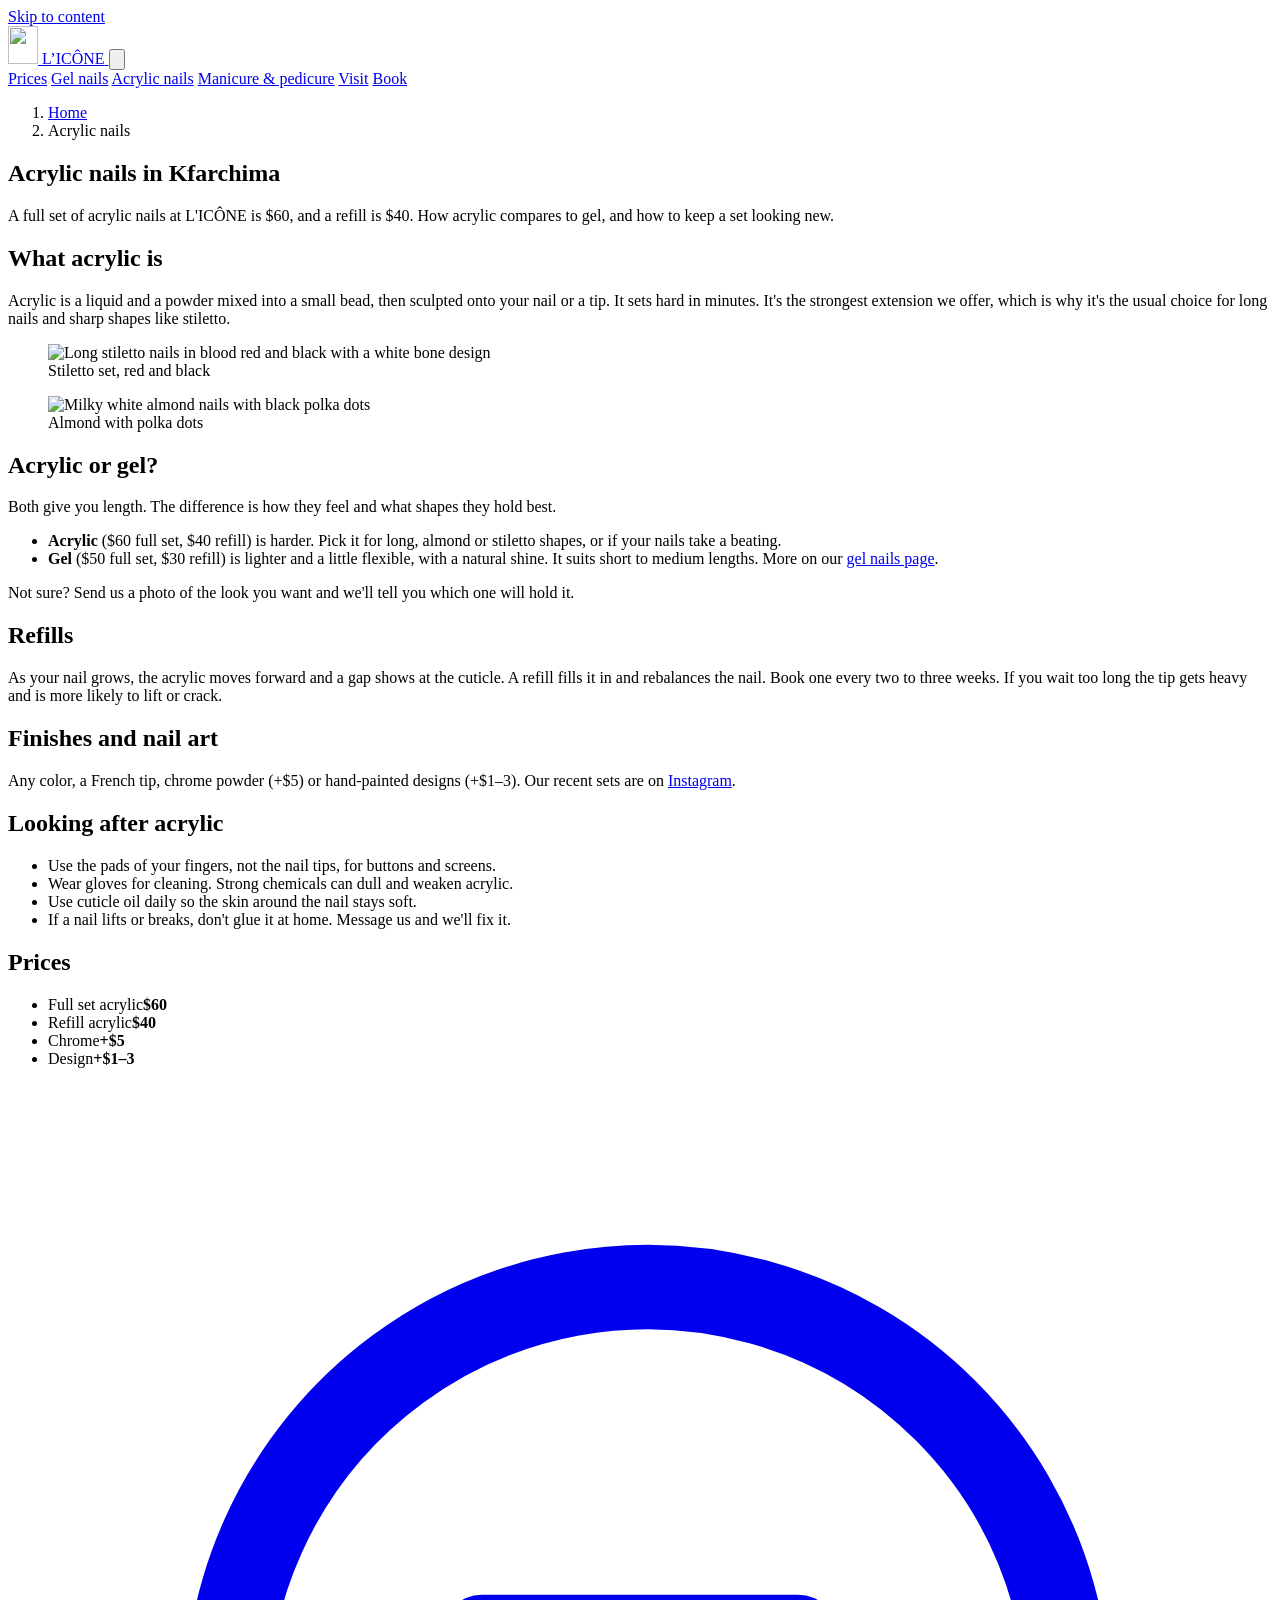
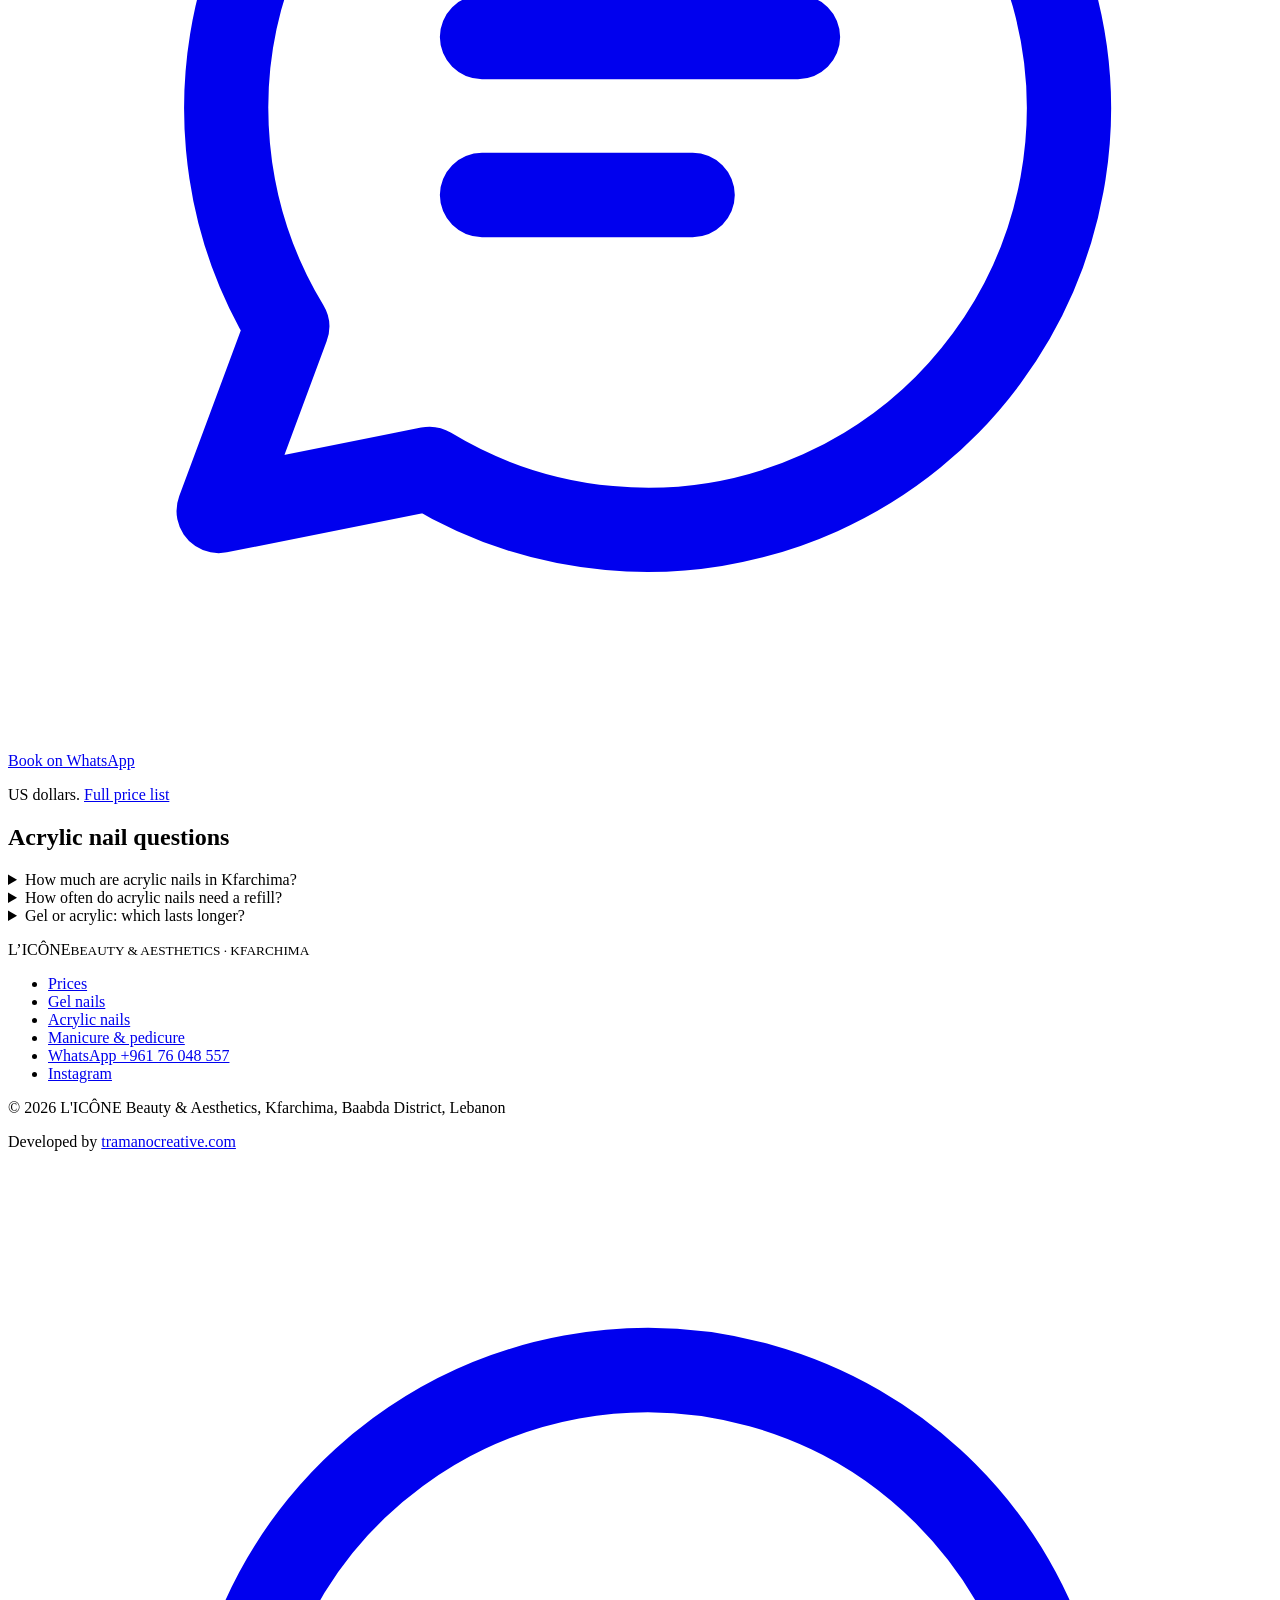
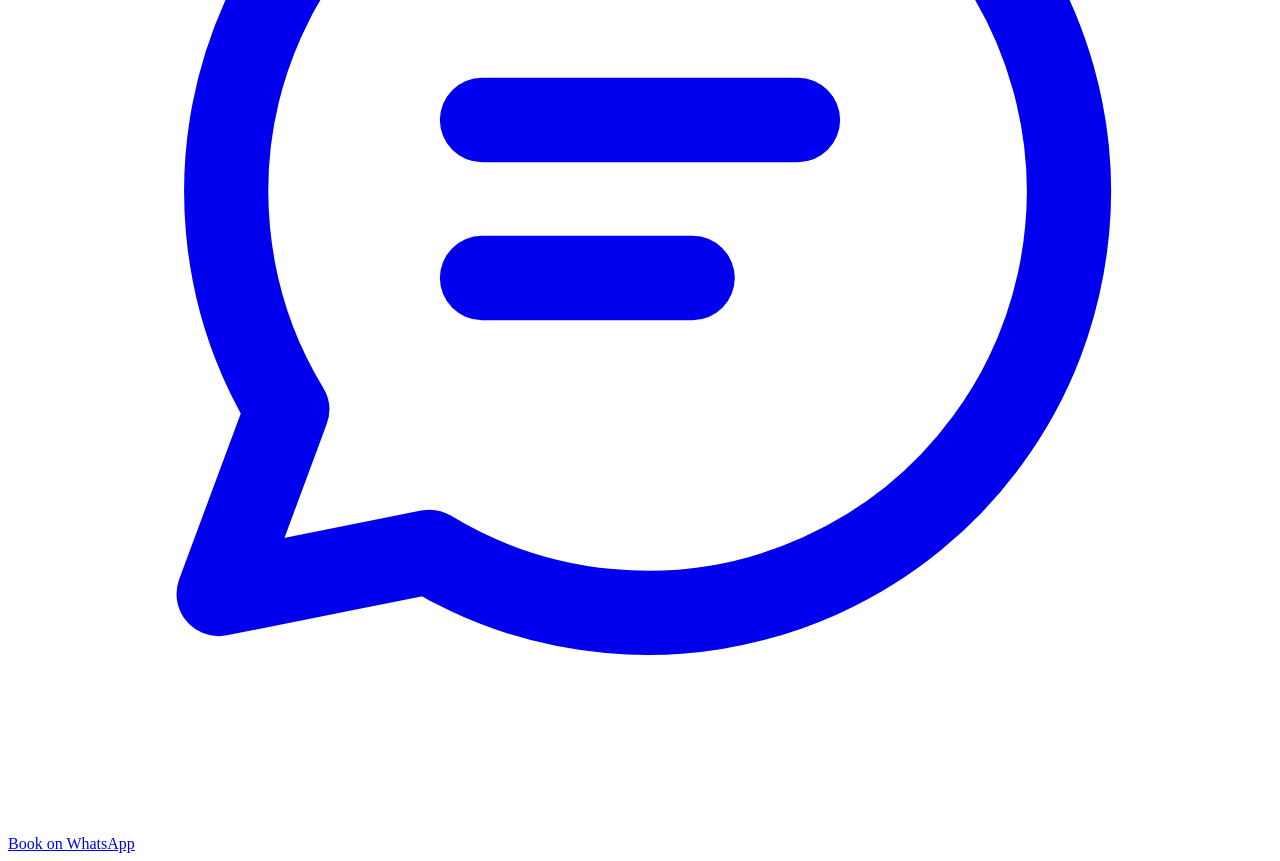
==== acrylic-nails/index.html @ 3bd7c0a1 "L'ICÔNE website preview build Co-Authored-By: Claude Opus 5.5 <noreply@anthropic.com>" ====
<!doctype html>
<html lang="en">
<head>
  <meta charset="utf-8">
  <meta name="viewport" content="width=device-width, initial-scale=1">
  <title>Acrylic Nails in Kfarchima, Full Set $60 | L'ICÔNE</title>
  <meta name="description" content="Acrylic nail extensions at L'ICÔNE in Kfarchima: full set $60, refill $40. Long, almond and stiletto shapes, chrome and nail art. Book on WhatsApp today.">
  <link rel="canonical" href="https://www.iconelb.com/acrylic-nails/">
  <meta name="robots" content="noindex">
  <meta name="theme-color" content="#233a2c">
  <meta name="geo.region" content="LB-JL">
  <meta name="geo.placename" content="Kfarchima">
  <meta property="og:type" content="website">
  <meta property="og:site_name" content="L'ICÔNE Beauty &amp; Aesthetics">
  <meta property="og:title" content="Acrylic Nails in Kfarchima, Full Set $60 | L'ICÔNE">
  <meta property="og:description" content="Acrylic nail extensions at L'ICÔNE in Kfarchima: full set $60, refill $40. Long, almond and stiletto shapes, chrome and nail art. Book on WhatsApp today.">
  <meta property="og:url" content="https://www.iconelb.com/acrylic-nails/">
  <meta property="og:image" content="https://www.iconelb.com/assets/brand/og-image.jpg">
  <meta property="og:image:width" content="1200">
  <meta property="og:image:height" content="630">
  <meta property="og:locale" content="en_LB">
  <meta name="twitter:card" content="summary_large_image">
  <link rel="icon" type="image/png" sizes="64x64" href="/icone-lb/assets/brand/favicon-64.png">
  <link rel="apple-touch-icon" href="/icone-lb/assets/brand/apple-touch-icon.png">
  <link rel="preconnect" href="https://fonts.googleapis.com">
  <link rel="preconnect" href="https://fonts.gstatic.com" crossorigin>
  <link rel="stylesheet" href="https://fonts.googleapis.com/css2?family=Alegreya+Sans:wght@400;500;700&family=Bodoni+Moda:opsz,wght@6..96,400..600&family=Marcellus&display=swap">
  <link rel="stylesheet" href="/icone-lb/assets/styles.css">
  <script type="application/ld+json">{"@context":"https://schema.org","@type":"Service","name":"Acrylic nails","serviceType":"Acrylic nails","description":"Acrylic nail extensions, full sets and refills, at L'ICÔNE in Kfarchima, Lebanon.","url":"https://www.iconelb.com/acrylic-nails/","provider":{"@id":"https://www.iconelb.com/#salon"},"areaServed":{"@type":"Place","name":"Kfarchima, Lebanon"},"offers":[{"@type":"Offer","name":"Full set acrylic","price":60,"priceCurrency":"USD"},{"@type":"Offer","name":"Refill acrylic","price":40,"priceCurrency":"USD"}]}</script>
  <script type="application/ld+json">{"@context":"https://schema.org","@type":"BreadcrumbList","itemListElement":[{"@type":"ListItem","position":1,"name":"Home","item":"https://www.iconelb.com/"},{"@type":"ListItem","position":2,"name":"Acrylic nails","item":"https://www.iconelb.com/acrylic-nails/"}]}</script>
  <script type="application/ld+json">{"@context":"https://schema.org","@type":"FAQPage","mainEntity":[{"@type":"Question","name":"How much are acrylic nails in Kfarchima?","acceptedAnswer":{"@type":"Answer","text":"At L'ICÔNE a full set of acrylic nails is $60 and an acrylic refill is $40. Chrome is $5 extra and designs are $1 to $3 extra."}},{"@type":"Question","name":"How often do acrylic nails need a refill?","acceptedAnswer":{"@type":"Answer","text":"Every two to three weeks for most people. Leave it much longer and the nail gets heavy at the tip, which makes it more likely to lift or break."}},{"@type":"Question","name":"Gel or acrylic: which lasts longer?","acceptedAnswer":{"@type":"Answer","text":"Acrylic is the harder of the two, so it's the better pick for long and stiletto shapes or if you're tough on your hands. Gel is lighter and more flexible, and suits short to medium lengths."}}]}</script>
</head>
<body>
  <a class="skip" href="#main">Skip to content</a>
  <header class="site-header">
    <div class="wrap">
      <a class="brand" href="/icone-lb/" aria-label="L'ICÔNE home">
        <img src="/icone-lb/assets/brand/logo-mark-gold.webp" width="30" height="38" alt="">
        <span>L’ICÔNE</span>
      </a>
      <button class="nav-toggle" aria-label="Menu" aria-expanded="false" aria-controls="nav"><svg viewBox="0 0 24 24" fill="none" stroke="currentColor" stroke-width="1.6" aria-hidden="true"><path d="M4 7h16M4 12h16M4 17h16" stroke-linecap="round"/></svg></button>
      <nav class="nav" id="nav" aria-label="Main">
        <a href="/icone-lb/prices/">Prices</a>
        <a href="/icone-lb/gel-nails/">Gel nails</a>
        <a href="/icone-lb/acrylic-nails/" aria-current="page">Acrylic nails</a>
        <a href="/icone-lb/manicure-pedicure/">Manicure & pedicure</a>
        <a href="/icone-lb/#visit">Visit</a>
        <a class="btn" href="https://wa.me/96176048557?text=Hi%20L'IC%C3%94NE%2C%20I'd%20like%20to%20book%20an%20appointment.">Book</a>
      </nav>
    </div>
  </header>

  <main id="main">
    <section class="page-top">
      <div class="wrap">
        <nav class="crumbs" aria-label="Breadcrumb"><ol><li><a href="/icone-lb/">Home</a></li><li aria-current="page">Acrylic nails</li></ol></nav>
        <h1>Acrylic nails in Kfarchima</h1>
        <p class="lede">A full set of acrylic nails at L'ICÔNE is $60, and a refill is $40. How acrylic compares to gel, and how to keep a set looking new.</p>
      </div>
    </section>

    <div class="wrap article">
        <div class="prose">
          <h2>What acrylic is</h2>
          <p>Acrylic is a liquid and a powder mixed into a small bead, then sculpted onto your nail or a tip. It sets hard in minutes. It's the strongest extension we offer, which is why it's the usual choice for long nails and sharp shapes like stiletto.</p>

          <div class="pair">
            <figure><img src="/icone-lb/assets/gallery/stiletto-halloween-nails-900.webp" srcset="/icone-lb/assets/gallery/stiletto-halloween-nails-480.webp 480w, /icone-lb/assets/gallery/stiletto-halloween-nails-900.webp 900w" sizes="(max-width: 920px) 55vw, 400px" width="900" height="1600" alt="Long stiletto nails in blood red and black with a white bone design" style="object-position:center 35%" loading="lazy" decoding="async"><figcaption>Stiletto set, red and black</figcaption></figure>
            <figure><img src="/icone-lb/assets/gallery/polka-dot-almond-nails-900.webp" srcset="/icone-lb/assets/gallery/polka-dot-almond-nails-480.webp 480w, /icone-lb/assets/gallery/polka-dot-almond-nails-900.webp 640w" sizes="(max-width: 920px) 40vw, 270px" width="640" height="540" alt="Milky white almond nails with black polka dots" loading="lazy" decoding="async"><figcaption>Almond with polka dots</figcaption></figure>
          </div>

          <h2>Acrylic or gel?</h2>
          <p>Both give you length. The difference is how they feel and what shapes they hold best.</p>
          <ul>
            <li><strong>Acrylic</strong> ($60 full set, $40 refill) is harder. Pick it for long, almond or stiletto shapes, or if your nails take a beating.</li>
            <li><strong>Gel</strong> ($50 full set, $30 refill) is lighter and a little flexible, with a natural shine. It suits short to medium lengths. More on our <a href="/icone-lb/gel-nails/">gel nails page</a>.</li>
          </ul>
          <p>Not sure? Send us a photo of the look you want and we'll tell you which one will hold it.</p>

          <h2>Refills</h2>
          <p>As your nail grows, the acrylic moves forward and a gap shows at the cuticle. A refill fills it in and rebalances the nail. Book one every two to three weeks. If you wait too long the tip gets heavy and is more likely to lift or crack.</p>

          <h2>Finishes and nail art</h2>
          <p>Any color, a French tip, chrome powder (+$5) or hand-painted designs (+$1–3). Our recent sets are on <a href="https://www.instagram.com/icone.lb/">Instagram</a>.</p>

          <h2>Looking after acrylic</h2>
          <ul>
            <li>Use the pads of your fingers, not the nail tips, for buttons and screens.</li>
            <li>Wear gloves for cleaning. Strong chemicals can dull and weaken acrylic.</li>
            <li>Use cuticle oil daily so the skin around the nail stays soft.</li>
            <li>If a nail lifts or breaks, don't glue it at home. Message us and we'll fix it.</li>
          </ul>
        </div>
      <aside class="side">
        <h2>Prices</h2>
        <ul>
          <li><span>Full set acrylic</span><span class="dots"></span><b>$60</b></li>
          <li><span>Refill acrylic</span><span class="dots"></span><b>$40</b></li>
          <li><span>Chrome</span><span class="dots"></span><b>+$5</b></li>
          <li><span>Design</span><span class="dots"></span><b>+$1<span class="dash">–</span>3</b></li>
        </ul>
        <a class="btn" href="https://wa.me/96176048557?text=Hi%20L'IC%C3%94NE%2C%20I'd%20like%20to%20book%20acrylic%20nails."><svg viewBox="0 0 24 24" fill="none" stroke="currentColor" stroke-width="1.6" aria-hidden="true"><path d="M4 19.5 5.3 16A8 8 0 1 1 8 18.7L4 19.5Z" stroke-linejoin="round"/><path d="M9 10.5h6M9 13.5h4" stroke-linecap="round"/></svg> Book on WhatsApp</a>
        <p>US dollars. <a href="/icone-lb/prices/">Full price list</a></p>
      </aside>
    </div>

    <section class="faq-section" aria-labelledby="faq-h">
      <div class="wrap">
        <h2 id="faq-h">Acrylic nail questions</h2>
        <div class="faq">
          <details>
            <summary>How much are acrylic nails in Kfarchima?</summary>
            <p>At L'ICÔNE a full set of acrylic nails is $60 and an acrylic refill is $40. Chrome is $5 extra and designs are $1 to $3 extra.</p>
          </details>
          <details>
            <summary>How often do acrylic nails need a refill?</summary>
            <p>Every two to three weeks for most people. Leave it much longer and the nail gets heavy at the tip, which makes it more likely to lift or break.</p>
          </details>
          <details>
            <summary>Gel or acrylic: which lasts longer?</summary>
            <p>Acrylic is the harder of the two, so it's the better pick for long and stiletto shapes or if you're tough on your hands. Gel is lighter and more flexible, and suits short to medium lengths.</p>
          </details>
        </div>
      </div>
    </section>
  </main>

  <footer class="site-footer">
    <div class="wrap">
      <div class="foot-top">
        <p class="foot-mark">L’ICÔNE<small>BEAUTY &amp; AESTHETICS · KFARCHIMA</small></p>
        <ul class="foot-links">
          <li><a href="/icone-lb/prices/">Prices</a></li>
          <li><a href="/icone-lb/gel-nails/">Gel nails</a></li>
          <li><a href="/icone-lb/acrylic-nails/">Acrylic nails</a></li>
          <li><a href="/icone-lb/manicure-pedicure/">Manicure &amp; pedicure</a></li>
          <li><a href="https://wa.me/96176048557?text=Hi%20L'IC%C3%94NE%2C%20I'd%20like%20to%20book%20an%20appointment.">WhatsApp +961 76 048 557</a></li>
          <li><a href="https://www.instagram.com/icone.lb/">Instagram</a></li>
        </ul>
      </div>
      <div class="foot-base">
        <p>© 2026 L'ICÔNE Beauty &amp; Aesthetics, Kfarchima, Baabda District, Lebanon</p>
        <p class="site-credit">Developed by <a href="https://tramanocreative.com/">tramanocreative.com</a></p>
      </div>
    </div>
  </footer>

  <a class="book-bar" href="https://wa.me/96176048557?text=Hi%20L'IC%C3%94NE%2C%20I'd%20like%20to%20book%20an%20appointment."><svg viewBox="0 0 24 24" fill="none" stroke="currentColor" stroke-width="1.6" aria-hidden="true"><path d="M4 19.5 5.3 16A8 8 0 1 1 8 18.7L4 19.5Z" stroke-linejoin="round"/><path d="M9 10.5h6M9 13.5h4" stroke-linecap="round"/></svg> Book on WhatsApp</a>

  <script>
    var t = document.querySelector(".nav-toggle"), n = document.getElementById("nav");
    t.addEventListener("click", function () {
      var open = n.classList.toggle("open");
      t.setAttribute("aria-expanded", open);
    });
  </script>
</body>
</html>
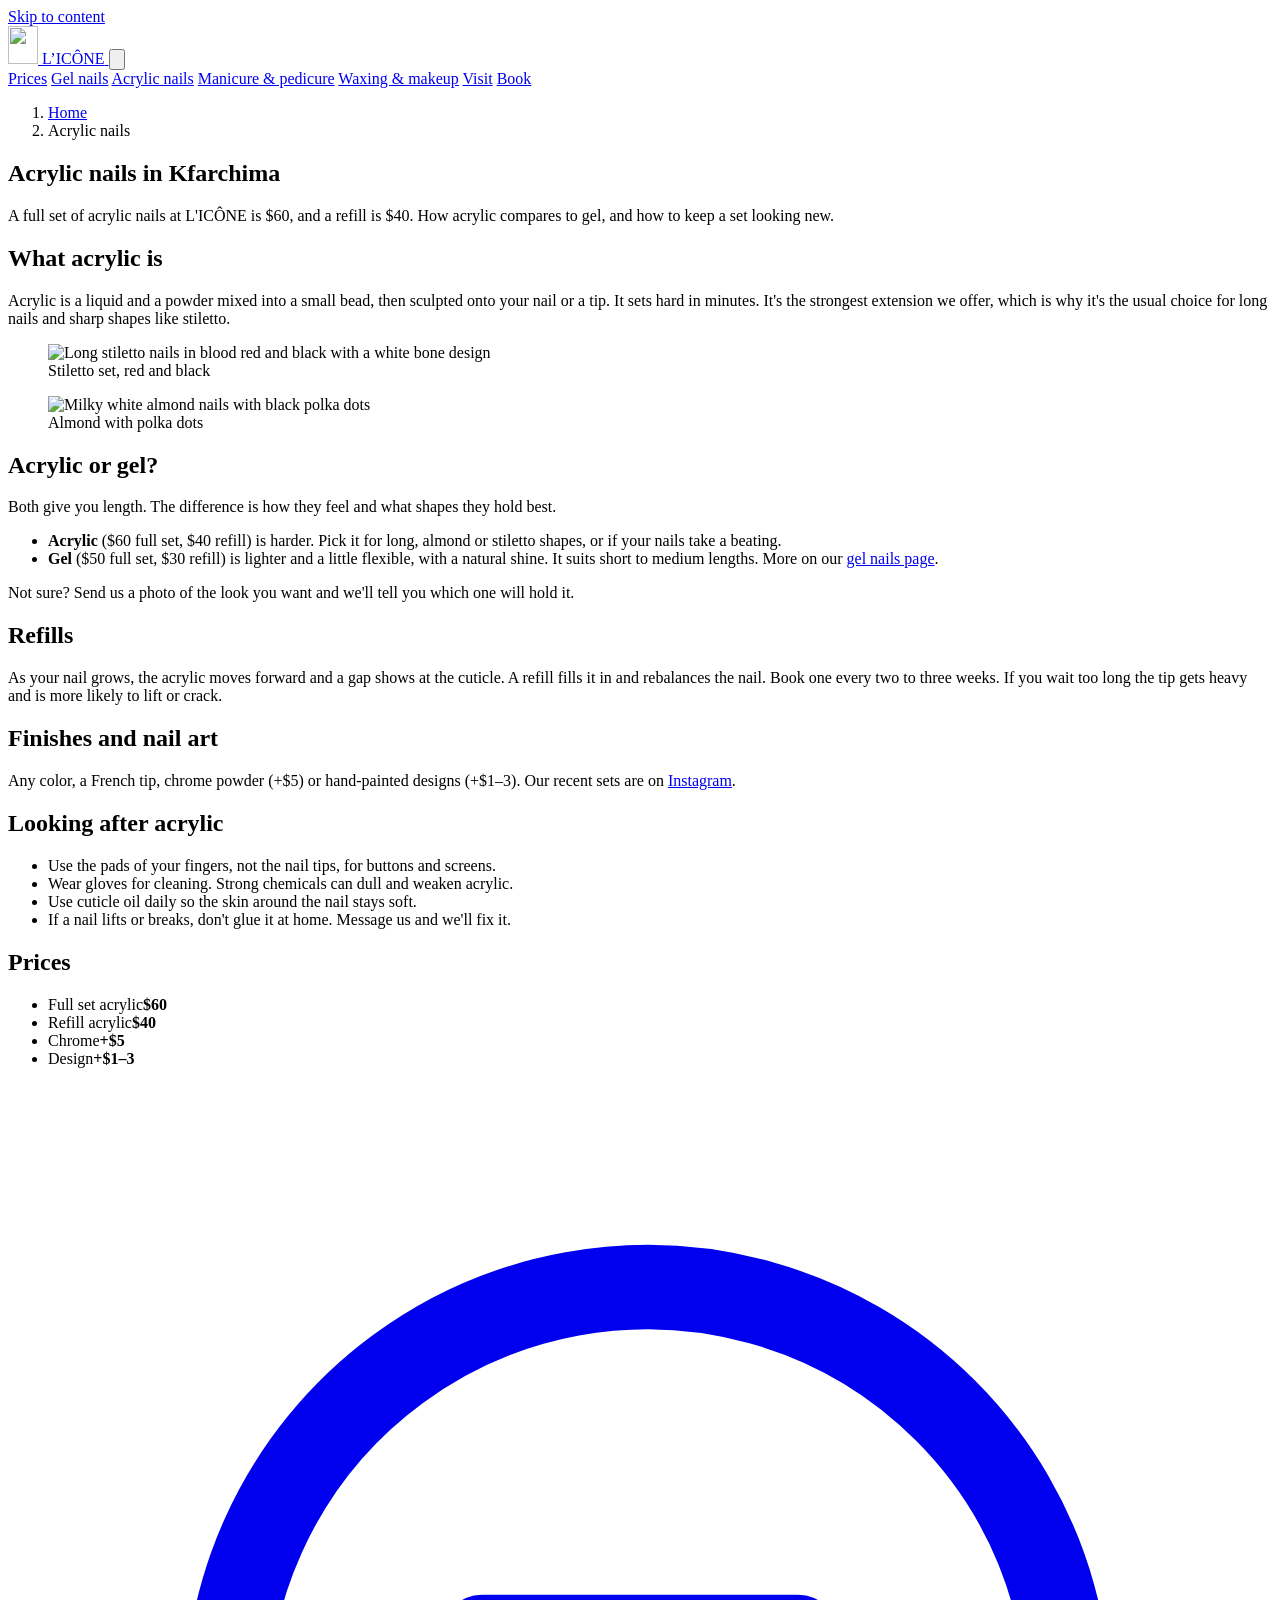
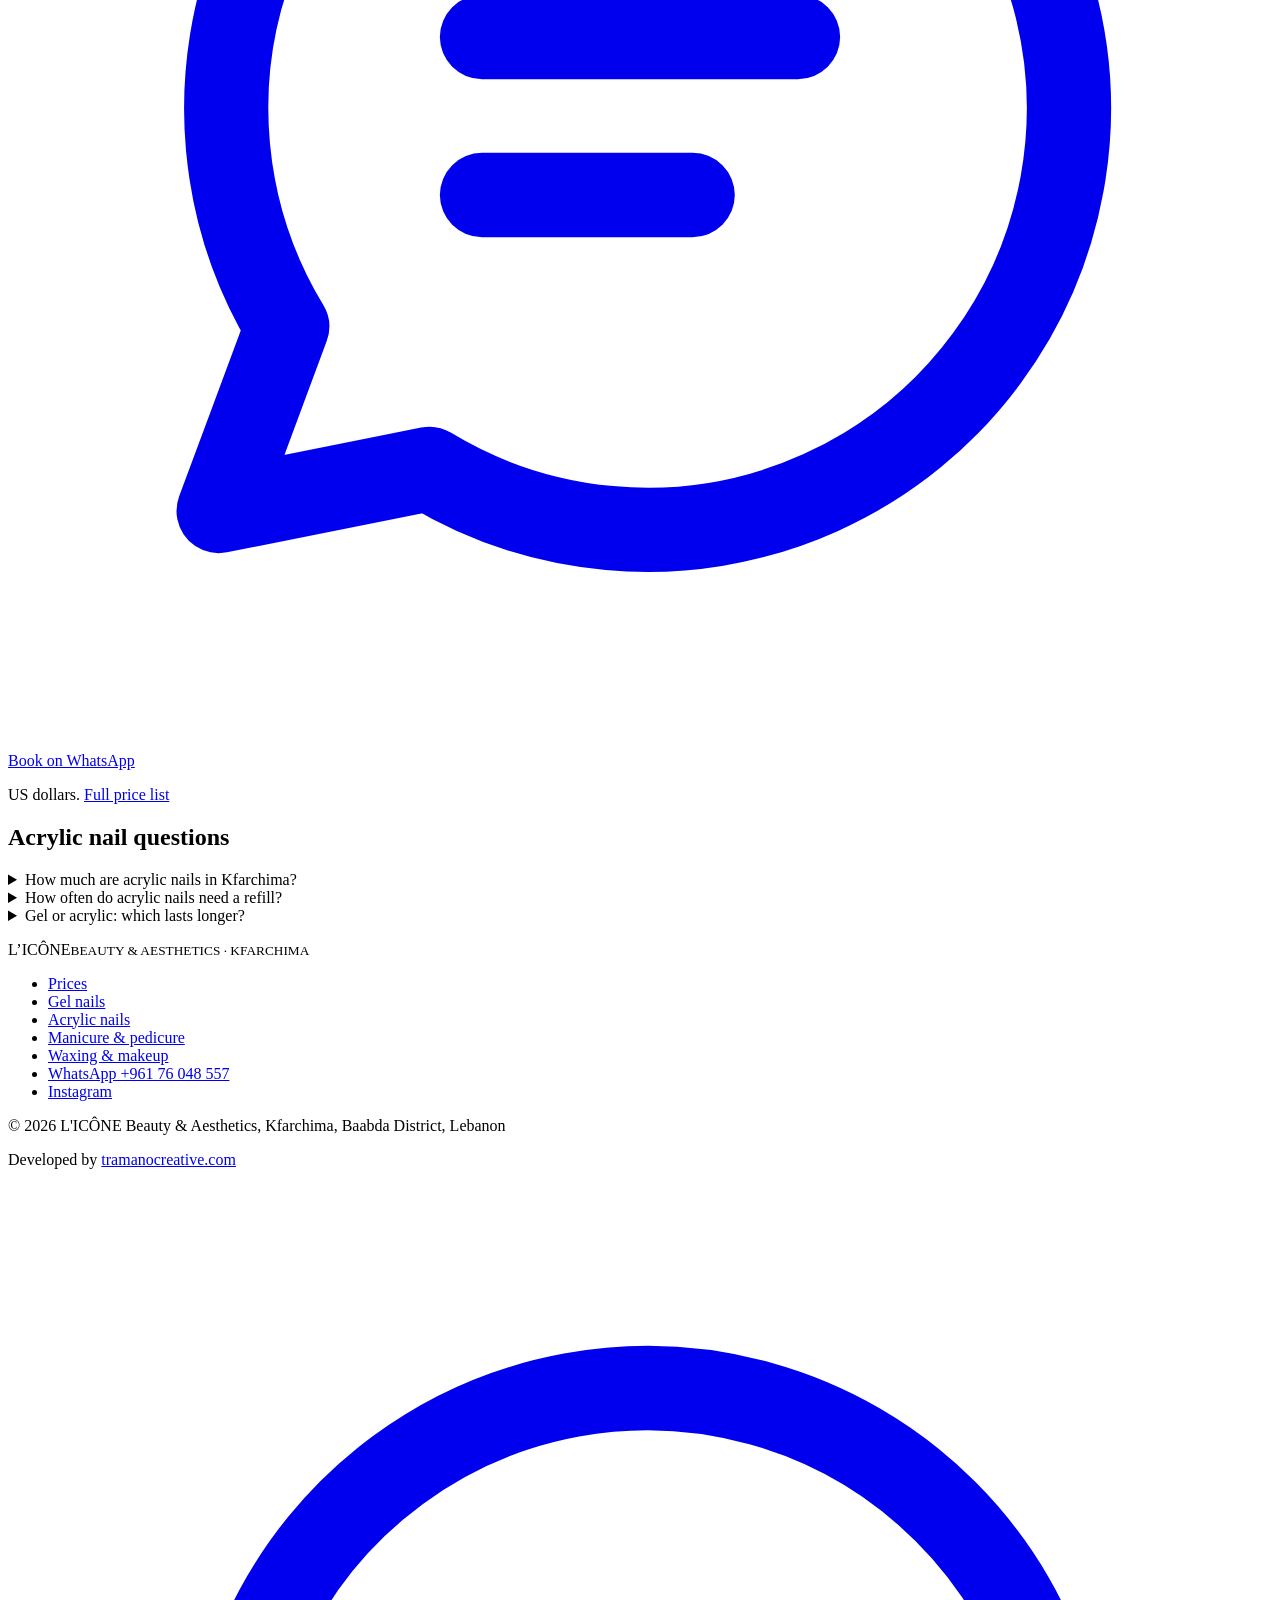
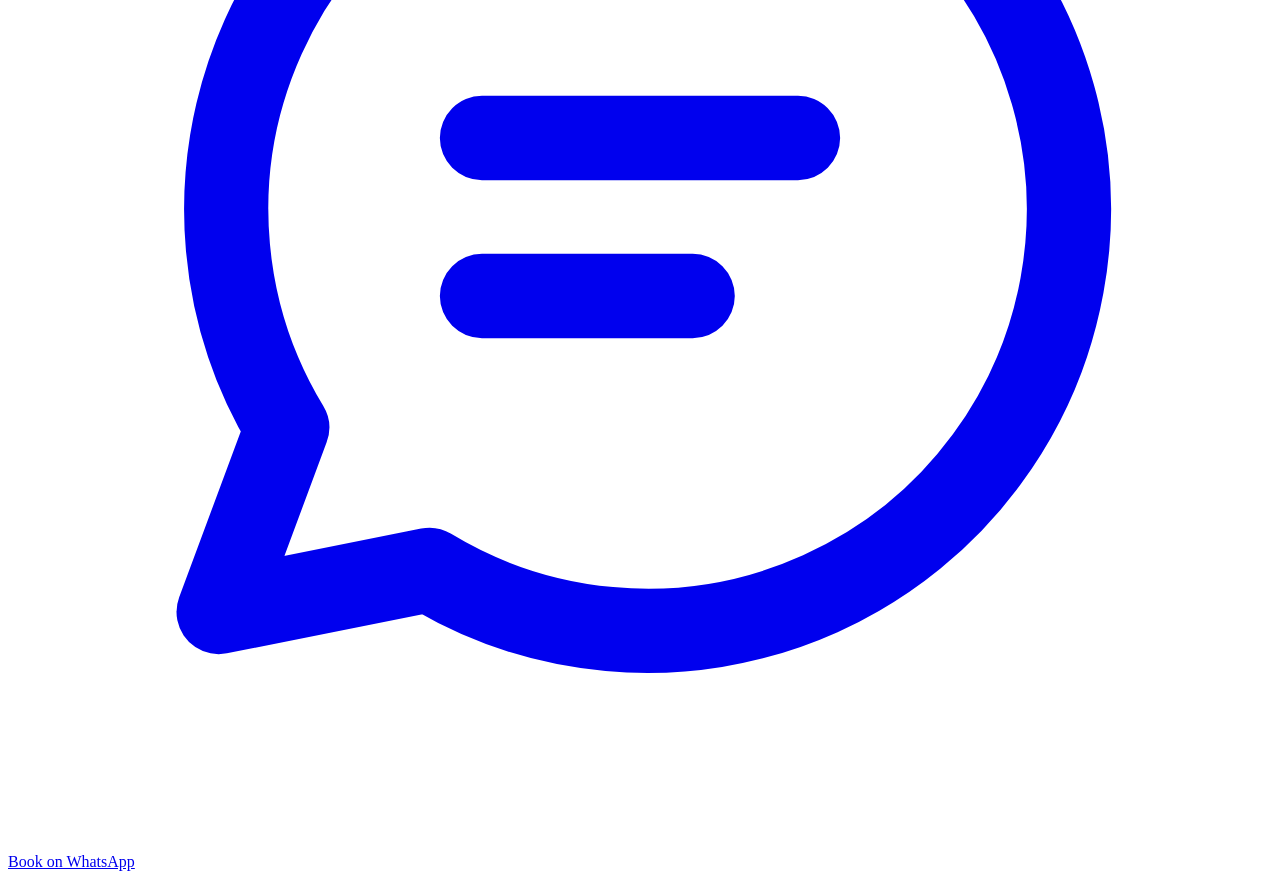
==== commit 6430ed68: "Add beauty services (brows, waxing, makeup & lashes), reposition as beauty salon, gold hero Co-Autho" ====
--- a/acrylic-nails/index.html
+++ b/acrylic-nails/index.html
@@ -44,6 +44,7 @@
         <a href="/icone-lb/gel-nails/">Gel nails</a>
         <a href="/icone-lb/acrylic-nails/" aria-current="page">Acrylic nails</a>
         <a href="/icone-lb/manicure-pedicure/">Manicure & pedicure</a>
+        <a href="/icone-lb/waxing-makeup/">Waxing & makeup</a>
         <a href="/icone-lb/#visit">Visit</a>
         <a class="btn" href="https://wa.me/96176048557?text=Hi%20L'IC%C3%94NE%2C%20I'd%20like%20to%20book%20an%20appointment.">Book</a>
       </nav>
@@ -134,6 +135,7 @@
           <li><a href="/icone-lb/gel-nails/">Gel nails</a></li>
           <li><a href="/icone-lb/acrylic-nails/">Acrylic nails</a></li>
           <li><a href="/icone-lb/manicure-pedicure/">Manicure &amp; pedicure</a></li>
+          <li><a href="/icone-lb/waxing-makeup/">Waxing &amp; makeup</a></li>
           <li><a href="https://wa.me/96176048557?text=Hi%20L'IC%C3%94NE%2C%20I'd%20like%20to%20book%20an%20appointment.">WhatsApp +961 76 048 557</a></li>
           <li><a href="https://www.instagram.com/icone.lb/">Instagram</a></li>
         </ul>
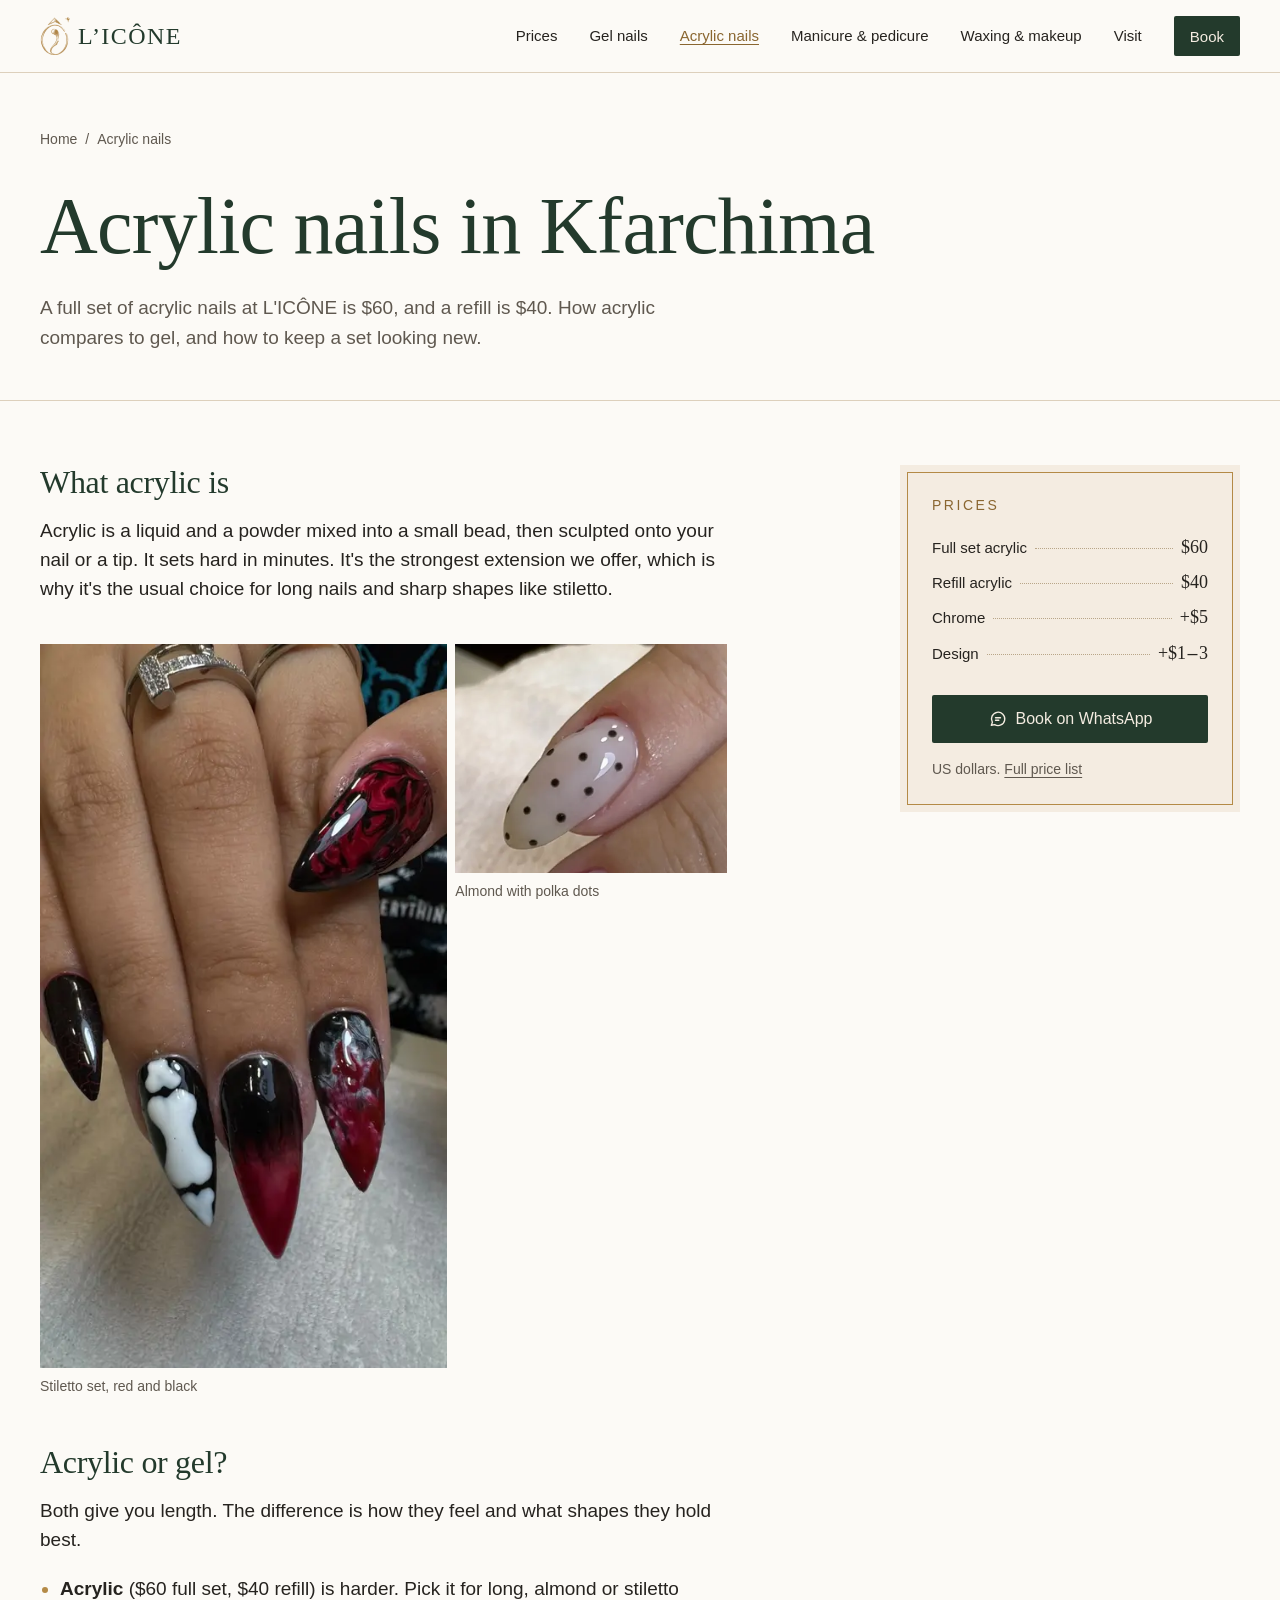
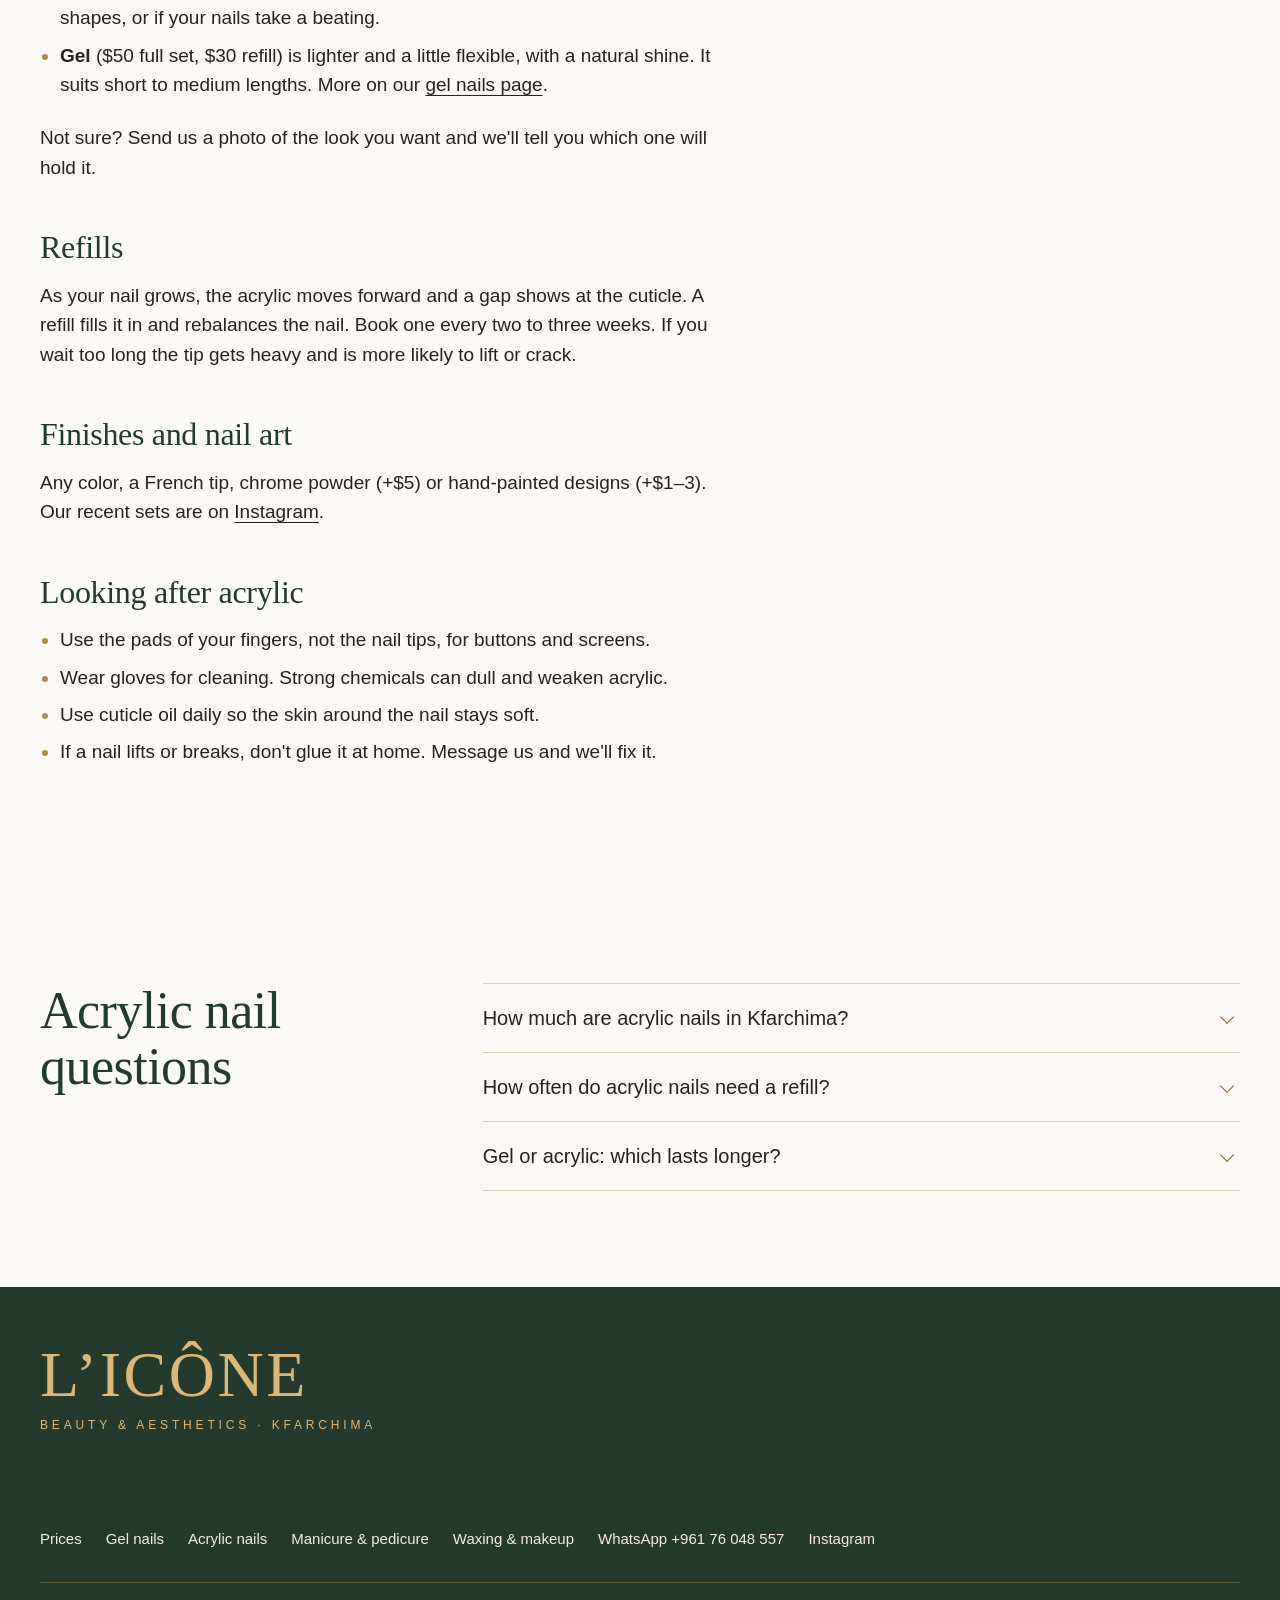
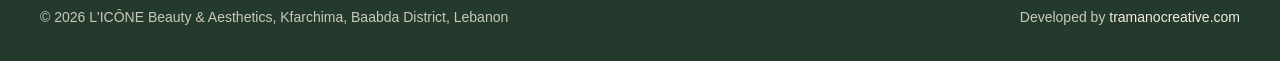
==== commit 47bdb381: "Go live on www.iconelb.com: root paths, indexable, CNAME Co-Authored-By: Claude Opus 5.5 <noreply@an" ====
--- a/acrylic-nails/index.html
+++ b/acrylic-nails/index.html
@@ -6,7 +6,6 @@
   <title>Acrylic Nails in Kfarchima, Full Set $60 | L'ICÔNE</title>
   <meta name="description" content="Acrylic nail extensions at L'ICÔNE in Kfarchima: full set $60, refill $40. Long, almond and stiletto shapes, chrome and nail art. Book on WhatsApp today.">
   <link rel="canonical" href="https://www.iconelb.com/acrylic-nails/">
-  <meta name="robots" content="noindex">
   <meta name="theme-color" content="#233a2c">
   <meta name="geo.region" content="LB-JL">
   <meta name="geo.placename" content="Kfarchima">
@@ -20,12 +19,12 @@
   <meta property="og:image:height" content="630">
   <meta property="og:locale" content="en_LB">
   <meta name="twitter:card" content="summary_large_image">
-  <link rel="icon" type="image/png" sizes="64x64" href="/icone-lb/assets/brand/favicon-64.png">
-  <link rel="apple-touch-icon" href="/icone-lb/assets/brand/apple-touch-icon.png">
+  <link rel="icon" type="image/png" sizes="64x64" href="/assets/brand/favicon-64.png">
+  <link rel="apple-touch-icon" href="/assets/brand/apple-touch-icon.png">
   <link rel="preconnect" href="https://fonts.googleapis.com">
   <link rel="preconnect" href="https://fonts.gstatic.com" crossorigin>
   <link rel="stylesheet" href="https://fonts.googleapis.com/css2?family=Alegreya+Sans:wght@400;500;700&family=Bodoni+Moda:opsz,wght@6..96,400..600&family=Marcellus&display=swap">
-  <link rel="stylesheet" href="/icone-lb/assets/styles.css">
+  <link rel="stylesheet" href="/assets/styles.css">
   <script type="application/ld+json">{"@context":"https://schema.org","@type":"Service","name":"Acrylic nails","serviceType":"Acrylic nails","description":"Acrylic nail extensions, full sets and refills, at L'ICÔNE in Kfarchima, Lebanon.","url":"https://www.iconelb.com/acrylic-nails/","provider":{"@id":"https://www.iconelb.com/#salon"},"areaServed":{"@type":"Place","name":"Kfarchima, Lebanon"},"offers":[{"@type":"Offer","name":"Full set acrylic","price":60,"priceCurrency":"USD"},{"@type":"Offer","name":"Refill acrylic","price":40,"priceCurrency":"USD"}]}</script>
   <script type="application/ld+json">{"@context":"https://schema.org","@type":"BreadcrumbList","itemListElement":[{"@type":"ListItem","position":1,"name":"Home","item":"https://www.iconelb.com/"},{"@type":"ListItem","position":2,"name":"Acrylic nails","item":"https://www.iconelb.com/acrylic-nails/"}]}</script>
   <script type="application/ld+json">{"@context":"https://schema.org","@type":"FAQPage","mainEntity":[{"@type":"Question","name":"How much are acrylic nails in Kfarchima?","acceptedAnswer":{"@type":"Answer","text":"At L'ICÔNE a full set of acrylic nails is $60 and an acrylic refill is $40. Chrome is $5 extra and designs are $1 to $3 extra."}},{"@type":"Question","name":"How often do acrylic nails need a refill?","acceptedAnswer":{"@type":"Answer","text":"Every two to three weeks for most people. Leave it much longer and the nail gets heavy at the tip, which makes it more likely to lift or break."}},{"@type":"Question","name":"Gel or acrylic: which lasts longer?","acceptedAnswer":{"@type":"Answer","text":"Acrylic is the harder of the two, so it's the better pick for long and stiletto shapes or if you're tough on your hands. Gel is lighter and more flexible, and suits short to medium lengths."}}]}</script>
@@ -34,18 +33,18 @@
   <a class="skip" href="#main">Skip to content</a>
   <header class="site-header">
     <div class="wrap">
-      <a class="brand" href="/icone-lb/" aria-label="L'ICÔNE home">
-        <img src="/icone-lb/assets/brand/logo-mark-gold.webp" width="30" height="38" alt="">
+      <a class="brand" href="/" aria-label="L'ICÔNE home">
+        <img src="/assets/brand/logo-mark-gold.webp" width="30" height="38" alt="">
         <span>L’ICÔNE</span>
       </a>
       <button class="nav-toggle" aria-label="Menu" aria-expanded="false" aria-controls="nav"><svg viewBox="0 0 24 24" fill="none" stroke="currentColor" stroke-width="1.6" aria-hidden="true"><path d="M4 7h16M4 12h16M4 17h16" stroke-linecap="round"/></svg></button>
       <nav class="nav" id="nav" aria-label="Main">
-        <a href="/icone-lb/prices/">Prices</a>
-        <a href="/icone-lb/gel-nails/">Gel nails</a>
-        <a href="/icone-lb/acrylic-nails/" aria-current="page">Acrylic nails</a>
-        <a href="/icone-lb/manicure-pedicure/">Manicure & pedicure</a>
-        <a href="/icone-lb/waxing-makeup/">Waxing & makeup</a>
-        <a href="/icone-lb/#visit">Visit</a>
+        <a href="/prices/">Prices</a>
+        <a href="/gel-nails/">Gel nails</a>
+        <a href="/acrylic-nails/" aria-current="page">Acrylic nails</a>
+        <a href="/manicure-pedicure/">Manicure & pedicure</a>
+        <a href="/waxing-makeup/">Waxing & makeup</a>
+        <a href="/#visit">Visit</a>
         <a class="btn" href="https://wa.me/96176048557?text=Hi%20L'IC%C3%94NE%2C%20I'd%20like%20to%20book%20an%20appointment.">Book</a>
       </nav>
     </div>
@@ -54,7 +53,7 @@
   <main id="main">
     <section class="page-top">
       <div class="wrap">
-        <nav class="crumbs" aria-label="Breadcrumb"><ol><li><a href="/icone-lb/">Home</a></li><li aria-current="page">Acrylic nails</li></ol></nav>
+        <nav class="crumbs" aria-label="Breadcrumb"><ol><li><a href="/">Home</a></li><li aria-current="page">Acrylic nails</li></ol></nav>
         <h1>Acrylic nails in Kfarchima</h1>
         <p class="lede">A full set of acrylic nails at L'ICÔNE is $60, and a refill is $40. How acrylic compares to gel, and how to keep a set looking new.</p>
       </div>
@@ -66,15 +65,15 @@
           <p>Acrylic is a liquid and a powder mixed into a small bead, then sculpted onto your nail or a tip. It sets hard in minutes. It's the strongest extension we offer, which is why it's the usual choice for long nails and sharp shapes like stiletto.</p>
 
           <div class="pair">
-            <figure><img src="/icone-lb/assets/gallery/stiletto-halloween-nails-900.webp" srcset="/icone-lb/assets/gallery/stiletto-halloween-nails-480.webp 480w, /icone-lb/assets/gallery/stiletto-halloween-nails-900.webp 900w" sizes="(max-width: 920px) 55vw, 400px" width="900" height="1600" alt="Long stiletto nails in blood red and black with a white bone design" style="object-position:center 35%" loading="lazy" decoding="async"><figcaption>Stiletto set, red and black</figcaption></figure>
-            <figure><img src="/icone-lb/assets/gallery/polka-dot-almond-nails-900.webp" srcset="/icone-lb/assets/gallery/polka-dot-almond-nails-480.webp 480w, /icone-lb/assets/gallery/polka-dot-almond-nails-900.webp 640w" sizes="(max-width: 920px) 40vw, 270px" width="640" height="540" alt="Milky white almond nails with black polka dots" loading="lazy" decoding="async"><figcaption>Almond with polka dots</figcaption></figure>
+            <figure><img src="/assets/gallery/stiletto-halloween-nails-900.webp" srcset="/assets/gallery/stiletto-halloween-nails-480.webp 480w, /assets/gallery/stiletto-halloween-nails-900.webp 900w" sizes="(max-width: 920px) 55vw, 400px" width="900" height="1600" alt="Long stiletto nails in blood red and black with a white bone design" style="object-position:center 35%" loading="lazy" decoding="async"><figcaption>Stiletto set, red and black</figcaption></figure>
+            <figure><img src="/assets/gallery/polka-dot-almond-nails-900.webp" srcset="/assets/gallery/polka-dot-almond-nails-480.webp 480w, /assets/gallery/polka-dot-almond-nails-900.webp 640w" sizes="(max-width: 920px) 40vw, 270px" width="640" height="540" alt="Milky white almond nails with black polka dots" loading="lazy" decoding="async"><figcaption>Almond with polka dots</figcaption></figure>
           </div>
 
           <h2>Acrylic or gel?</h2>
           <p>Both give you length. The difference is how they feel and what shapes they hold best.</p>
           <ul>
             <li><strong>Acrylic</strong> ($60 full set, $40 refill) is harder. Pick it for long, almond or stiletto shapes, or if your nails take a beating.</li>
-            <li><strong>Gel</strong> ($50 full set, $30 refill) is lighter and a little flexible, with a natural shine. It suits short to medium lengths. More on our <a href="/icone-lb/gel-nails/">gel nails page</a>.</li>
+            <li><strong>Gel</strong> ($50 full set, $30 refill) is lighter and a little flexible, with a natural shine. It suits short to medium lengths. More on our <a href="/gel-nails/">gel nails page</a>.</li>
           </ul>
           <p>Not sure? Send us a photo of the look you want and we'll tell you which one will hold it.</p>
 
@@ -101,7 +100,7 @@
           <li><span>Design</span><span class="dots"></span><b>+$1<span class="dash">–</span>3</b></li>
         </ul>
         <a class="btn" href="https://wa.me/96176048557?text=Hi%20L'IC%C3%94NE%2C%20I'd%20like%20to%20book%20acrylic%20nails."><svg viewBox="0 0 24 24" fill="none" stroke="currentColor" stroke-width="1.6" aria-hidden="true"><path d="M4 19.5 5.3 16A8 8 0 1 1 8 18.7L4 19.5Z" stroke-linejoin="round"/><path d="M9 10.5h6M9 13.5h4" stroke-linecap="round"/></svg> Book on WhatsApp</a>
-        <p>US dollars. <a href="/icone-lb/prices/">Full price list</a></p>
+        <p>US dollars. <a href="/prices/">Full price list</a></p>
       </aside>
     </div>
 
@@ -131,11 +130,11 @@
       <div class="foot-top">
         <p class="foot-mark">L’ICÔNE<small>BEAUTY &amp; AESTHETICS · KFARCHIMA</small></p>
         <ul class="foot-links">
-          <li><a href="/icone-lb/prices/">Prices</a></li>
-          <li><a href="/icone-lb/gel-nails/">Gel nails</a></li>
-          <li><a href="/icone-lb/acrylic-nails/">Acrylic nails</a></li>
-          <li><a href="/icone-lb/manicure-pedicure/">Manicure &amp; pedicure</a></li>
-          <li><a href="/icone-lb/waxing-makeup/">Waxing &amp; makeup</a></li>
+          <li><a href="/prices/">Prices</a></li>
+          <li><a href="/gel-nails/">Gel nails</a></li>
+          <li><a href="/acrylic-nails/">Acrylic nails</a></li>
+          <li><a href="/manicure-pedicure/">Manicure &amp; pedicure</a></li>
+          <li><a href="/waxing-makeup/">Waxing &amp; makeup</a></li>
           <li><a href="https://wa.me/96176048557?text=Hi%20L'IC%C3%94NE%2C%20I'd%20like%20to%20book%20an%20appointment.">WhatsApp +961 76 048 557</a></li>
           <li><a href="https://www.instagram.com/icone.lb/">Instagram</a></li>
         </ul>
--- a/assets/styles.css
+++ b/assets/styles.css
@@ -0,0 +1,244 @@
+/* L'ICÔNE, Kfarchima.
+   Type and colour come from the salon itself:
+   - Marcellus: flared roman capitals, close to the lettering on the storefront sign (wordmark only)
+   - Bodoni Moda: high-contrast fashion serif for headings and prices
+   - Alegreya Sans: humanist body text with a calligraphic hand, warmer than a geometric sans
+   - Gold: the sign's lettering. Green: the brand colour (the sign itself is not green). Cream: the marble walls and the price card. */
+:root {
+  --green: #233a2c;
+  --green-deep: #182a1f;
+  --gold: #b48a46;
+  --gold-text: #8a6630;
+  --ink: #26231f;
+  --muted: #5f584f;
+  --cream: #f4ece1;
+  --paper: #fcfaf6;
+  --rule: #ddd0bc;
+
+  --sign: "Marcellus", "Optima", Georgia, serif;
+  --display: "Bodoni Moda", "Didot", Georgia, serif;
+  --body: "Alegreya Sans", "Gill Sans", "Trebuchet MS", sans-serif;
+
+  --page: 1200px;
+  --gutter: 16px;
+}
+
+*, *::before, *::after { box-sizing: border-box; }
+html { -webkit-text-size-adjust: 100%; }
+body { margin: 0; background: var(--paper); color: var(--ink); font: 400 1.1875rem/1.55 var(--body); font-variant-numeric: lining-nums; }
+/* Alegreya Sans defaults to old-style figures (digits of different heights). Force lining figures everywhere; tabular where numbers stack. */
+.menu-group .price, .side li b, .glance dd, .facts dd { font-variant-numeric: lining-nums tabular-nums; }
+img { display: block; max-width: 100%; height: auto; }
+a { color: inherit; text-underline-offset: .2em; text-decoration-thickness: 1px; }
+a:focus-visible, button:focus-visible, summary:focus-visible { outline: 2px solid var(--gold); outline-offset: 3px; }
+p { margin: 0 0 1em; }
+h1, h2, h3 { font-family: var(--display); font-weight: 400; margin: 0; line-height: 1.08; letter-spacing: -.01em; }
+/* Cap Bodoni optical size so hairlines (commas, thin strokes) survive at large sizes */
+h1, h2, h3, .intro .statement, .intro .number, .menu-group .price, .side li b { font-variation-settings: "opsz" 28; }
+.wrap { width: min(var(--page), 100% - var(--gutter) * 2); margin-inline: auto; }
+.skip { position: absolute; left: -9999px; }
+.skip:focus { left: 16px; top: 16px; z-index: 50; background: var(--green); color: #fff; padding: 8px 16px; }
+
+/* Buttons: one solid style, everything else is a text link */
+.btn {
+  display: inline-flex; align-items: center; gap: 8px; min-height: 48px;
+  padding: 0 24px; border-radius: 2px;
+  background: var(--green); color: var(--cream);
+  font: 500 1rem/1 var(--body); text-decoration: none;
+  transition: background-color 160ms ease-out;
+}
+.btn:hover { background: var(--green-deep); }
+.btn svg { width: 20px; height: 20px; }
+.link { font-weight: 500; color: var(--green); }
+.link:hover { color: var(--gold-text); }
+
+/* Header */
+.site-header { background: var(--paper); border-bottom: 1px solid var(--rule); position: sticky; top: 0; z-index: 20; }
+.site-header .wrap { display: flex; align-items: center; gap: 40px; height: 72px; }
+.brand { display: flex; align-items: center; gap: 8px; text-decoration: none; margin-right: auto; }
+.brand img { width: 30px; height: 38px; }
+.brand span { font: 400 1.5rem/1 var(--sign); letter-spacing: .06em; color: var(--green); }
+.nav { display: flex; align-items: center; gap: 32px; }
+.nav a { text-decoration: none; font-size: .9375rem; }
+.nav a:hover, .nav a[aria-current="page"] { color: var(--gold-text); }
+.nav a[aria-current="page"] { text-decoration: underline; }
+.nav .btn { min-height: 40px; padding: 0 16px; font-size: .9375rem; color: var(--cream); }
+.nav-toggle { display: none; background: none; border: 0; min-width: 44px; min-height: 44px; cursor: pointer; color: var(--green); }
+.nav-toggle svg { width: 24px; height: 24px; }
+@media (max-width: 920px) {
+  .nav-toggle { display: grid; place-items: center; }
+  .nav {
+    display: none; position: absolute; left: 0; right: 0; top: 72px;
+    flex-direction: column; align-items: stretch; gap: 0;
+    background: var(--paper); border-bottom: 1px solid var(--rule); padding: 8px var(--gutter) 24px;
+  }
+  .nav.open { display: flex; }
+  .nav a { padding: 16px 0; border-bottom: 1px solid var(--rule); font-size: 1.0625rem; }
+  .nav .btn { margin-top: 16px; justify-content: center; min-height: 48px; border: 0; }
+}
+
+/* The sign: home page hero, built like the board over their door */
+.sign { background: var(--green); color: #d9b878; text-align: center; padding: 64px 0 56px; }
+.sign h1 { display: flex; flex-direction: column; align-items: center; }
+.sign .wordmark { font: 400 clamp(3.75rem, 12vw, 9rem)/.95 var(--sign); letter-spacing: .05em; margin-right: -.05em; color: #d9b878; }
+.sign .sub {
+  display: flex; align-items: center; gap: 16px; margin-top: 20px;
+  font: 500 clamp(.8125rem, 1.4vw, 1rem)/1.2 var(--body);
+  letter-spacing: .34em; margin-right: -.34em; text-transform: uppercase;
+}
+.sign .sub::before, .sign .sub::after { content: ""; width: clamp(24px, 5vw, 64px); height: 1px; background: currentColor; opacity: .7; }
+
+@media (max-width: 520px) {
+  .sign .sub { flex-wrap: wrap; justify-content: center; row-gap: 12px; letter-spacing: .28em; margin-right: -.28em; }
+  .sign .sub .dot { display: none; }
+  .sign .sub::after { order: 2; }
+  .sign .sub .place { order: 3; flex-basis: 100%; }
+}
+.sign .tagline { text-wrap: balance; font: 400 clamp(1.25rem, 2vw, 1.5rem)/1.3 var(--display); font-variation-settings: "opsz" 28; color: var(--cream); margin: 24px 0 0; }
+.sign-cta { display: flex; justify-content: center; align-items: center; flex-wrap: wrap; gap: 16px 32px; margin-top: 32px; }
+.btn-gold { background: #d9b878; color: var(--green-deep); }
+.btn-gold:hover { background: #e6c98f; }
+.sign-link { color: var(--cream); font-weight: 500; text-decoration: underline; text-decoration-color: rgba(217,184,120,.6); text-underline-offset: .3em; }
+.sign-link:hover { color: #d9b878; }
+
+.photo-row { display: grid; grid-template-columns: repeat(3, 1fr); gap: 4px; }
+.photo-row img { width: 100%; height: clamp(280px, 32vw, 460px); object-fit: cover; }
+@media (max-width: 720px) {
+  .sign { padding: 48px 0 40px; }
+  .photo-row { grid-template-columns: 1fr 1fr; }
+  .photo-row img:last-child { display: none; }
+  .photo-row img { height: 260px; }
+}
+
+/* Intro: what we do, and the three facts people look for */
+.intro { padding: 72px 0; border-bottom: 1px solid var(--rule); }
+.intro .wrap { display: grid; grid-template-columns: 1.4fr 1fr; gap: 64px; align-items: center; }
+.intro .statement { font: 400 clamp(1.625rem, 3vw, 2.375rem)/1.25 var(--display); margin: 0; max-width: 22em; }
+.glance { margin: 0; border-left: 1px solid var(--gold); padding-left: 32px; display: grid; gap: 16px; }
+.glance dt { font: 500 .8125rem/1.2 var(--body); letter-spacing: .18em; text-transform: uppercase; color: var(--gold-text); margin-bottom: 4px; }
+.glance dd { margin: 0; font-size: 1.1875rem; }
+@media (max-width: 820px) { .intro { padding: 48px 0; } .intro .wrap { grid-template-columns: 1fr; gap: 32px; } .glance { padding-left: 24px; } }
+
+/* Price card: the printed price list, rebuilt */
+.prices-home { padding: 96px 0; }
+.card {
+  background: var(--cream); padding: clamp(32px, 6vw, 80px);
+  outline: 1px solid var(--gold); outline-offset: -12px;
+}
+.card-title { display: flex; align-items: center; justify-content: center; gap: 20px; font: 400 clamp(1.75rem, 3.4vw, 2.5rem)/1 var(--sign); letter-spacing: .22em; margin: 0 -.22em 48px 0; text-transform: uppercase; color: var(--green); text-align: center; }
+.card-title::before, .card-title::after { content: ""; width: clamp(24px, 6vw, 72px); height: 1px; background: var(--gold); }
+.menu { display: grid; grid-template-columns: 1fr 1fr; gap: 0 80px; }
+.menu-group { margin-bottom: 40px; }
+.menu-group h2, .menu-group h3 { font: 500 .875rem/1.2 var(--body); letter-spacing: .18em; text-transform: uppercase; color: var(--gold-text); margin-bottom: 16px; }
+.menu-group ul { list-style: none; margin: 0; padding: 0; }
+.menu-group li { display: flex; align-items: baseline; gap: 8px; padding: 6px 0; }
+.menu-group .name small { display: block; color: var(--muted); font-size: .8125rem; }
+.menu-group .dots { flex: 1; min-width: 16px; border-bottom: 1px dotted #b9a688; transform: translateY(-4px); }
+.menu-group .price { font: 400 1.25rem/1 var(--display); white-space: nowrap; }
+.menu-group .more { display: inline-block; margin-top: 12px; font-size: .9375rem; }
+.card-foot { text-align: center; color: var(--muted); font-size: .9375rem; margin: 8px 0 0; }
+@media (max-width: 820px) { .menu { grid-template-columns: 1fr; } .prices-home { padding: 48px 0; } }
+@media (max-width: 480px) { .card-title { font-size: 1.5rem; gap: 12px; letter-spacing: .16em; margin-right: -.16em; white-space: nowrap; } .card-title::before, .card-title::after { width: 20px; } }
+/* Bodoni dashes are hairlines; draw the range dash in the body font so it stays visible */
+.dash { font-family: var(--body); padding: 0 .08em; }
+
+/* Gallery: natural proportions, not a uniform grid */
+.work { padding: 0 0 96px; }
+.work-head { display: flex; justify-content: space-between; align-items: baseline; gap: 16px; flex-wrap: wrap; margin-bottom: 32px; }
+.work-head h2 { font-size: clamp(2.25rem, 4.4vw, 3.25rem); color: var(--green); }
+.masonry { columns: 3 280px; column-gap: 16px; }
+.masonry figure { margin: 0 0 24px; break-inside: avoid; }
+.masonry figcaption { font-size: .9375rem; padding-top: 8px; color: var(--muted); }
+.masonry figcaption q { color: var(--ink); quotes: "\201C" "\201D"; }
+@media (max-width: 720px) { .work { padding-bottom: 56px; } .masonry { columns: 2; column-gap: 8px; } .masonry figure { margin-bottom: 16px; } }
+
+/* Visit */
+.visit { background: var(--cream); padding: 96px 0; }
+.visit .wrap { display: grid; grid-template-columns: 400px 1fr; gap: 80px; align-items: center; }
+.oval { position: relative; margin: 0; }
+.oval img { width: 100%; aspect-ratio: 3 / 4; object-fit: cover; border-radius: 50%; }
+.oval::after { content: ""; position: absolute; inset: -12px; border: 1px solid var(--gold); border-radius: 50%; pointer-events: none; }
+.visit h2 { font-size: clamp(2.25rem, 4.4vw, 3.25rem); color: var(--green); margin-bottom: 16px; }
+.visit .opened { font-size: 1.125rem; max-width: 34em; }
+.facts { display: grid; grid-template-columns: max-content 1fr; gap: 12px 32px; margin: 32px 0 0; padding-top: 24px; border-top: 1px solid var(--rule); }
+.facts dt { font-weight: 600; }
+.facts dd { margin: 0; }
+.arabic { font-size: 1.125rem; color: var(--muted); margin: 32px 0 0; }
+@media (max-width: 900px) { .visit { padding: 56px 0; } .visit .wrap { grid-template-columns: 1fr; gap: 56px; } .oval { width: min(320px, 80%); margin-inline: auto; } }
+@media (max-width: 480px) { .facts { grid-template-columns: 1fr; gap: 4px; } .facts dd { margin-bottom: 12px; } }
+
+/* FAQ */
+.faq-section { padding: 96px 0; }
+.faq-section .wrap { display: grid; grid-template-columns: 1fr 2fr; gap: 64px; }
+.faq-section h2 { font-size: clamp(2.25rem, 4.4vw, 3.25rem); color: var(--green); }
+.faq details { border-top: 1px solid var(--rule); }
+.faq details:last-child { border-bottom: 1px solid var(--rule); }
+.faq summary { cursor: pointer; list-style: none; padding: 20px 40px 20px 0; position: relative; font: 500 1.25rem/1.4 var(--body); }
+.faq summary::-webkit-details-marker { display: none; }
+.faq summary::after { content: ""; position: absolute; right: 8px; top: 28px; width: 10px; height: 10px; border-right: 1.5px solid var(--gold-text); border-bottom: 1.5px solid var(--gold-text); transform: rotate(45deg); transition: transform 160ms ease-out; }
+.faq details[open] summary::after { transform: rotate(-135deg); top: 32px; }
+.faq details p { color: var(--muted); max-width: 40em; padding-bottom: 8px; }
+@media (max-width: 820px) { .faq-section { padding: 56px 0; } .faq-section .wrap { grid-template-columns: 1fr; gap: 24px; } }
+
+/* Inner pages */
+.page-top { padding: 56px 0 48px; border-bottom: 1px solid var(--rule); }
+.crumbs ol { list-style: none; display: flex; flex-wrap: wrap; gap: 8px; margin: 0 0 32px; padding: 0; font-size: .875rem; color: var(--muted); }
+.crumbs li + li::before { content: "/"; margin-right: 8px; }
+.crumbs a { text-decoration: none; }
+.crumbs a:hover { text-decoration: underline; }
+.page-top h1 { font-size: clamp(2.75rem, 6.4vw, 5rem); color: var(--green); max-width: 12em; margin-bottom: 24px; }
+.page-top .lede { font-size: 1.1875rem; color: var(--muted); max-width: 36em; margin: 0; }
+
+.article { display: grid; grid-template-columns: minmax(0, 1fr) 340px; gap: 80px; align-items: start; padding: 64px 0 96px; }
+.prose { max-width: 65ch; }
+.prose h2 { font-size: 2rem; color: var(--green); margin: 48px 0 16px; }
+.prose h2:first-child { margin-top: 0; }
+.prose ul { padding-left: 20px; margin: 0 0 24px; }
+.prose li { margin-bottom: 8px; }
+.prose li::marker { color: var(--gold); }
+.pair { display: grid; grid-template-columns: 1.2fr .8fr; gap: 8px; margin: 40px 0; align-items: start; }
+.pair figure { margin: 0; }
+.pair figcaption { font-size: .875rem; color: var(--muted); padding-top: 8px; }
+
+.side { position: sticky; top: 104px; background: var(--cream); padding: 32px; outline: 1px solid var(--gold); outline-offset: -8px; }
+.side h2 { font: 500 .875rem/1.2 var(--body); letter-spacing: .18em; text-transform: uppercase; color: var(--gold-text); margin-bottom: 16px; }
+.side ul { list-style: none; padding: 0; margin: 0 0 24px; }
+.side li { display: flex; align-items: baseline; gap: 8px; padding: 6px 0; font-size: .9375rem; }
+.side li .dots { flex: 1; border-bottom: 1px dotted #b9a688; transform: translateY(-4px); }
+.side li b { font: 400 1.125rem/1 var(--display); white-space: nowrap; }
+.side .btn { width: 100%; justify-content: center; }
+.side p { font-size: .875rem; color: var(--muted); margin: 16px 0 0; }
+@media (max-width: 920px) { .article { grid-template-columns: 1fr; gap: 48px; padding: 40px 0 56px; } .side { position: static; } }
+
+.prices-page { padding: 56px 0 96px; }
+.prices-page .note { color: var(--muted); max-width: 44em; margin: 32px 0; }
+
+.not-found { padding: 120px 0; }
+.not-found h1 { font-size: clamp(2.75rem, 6vw, 4.5rem); color: var(--green); margin-bottom: 16px; }
+.not-found ul { list-style: none; padding: 0; margin: 32px 0 0; display: flex; gap: 24px; flex-wrap: wrap; }
+
+/* Footer: the sign again, small */
+.site-footer { background: var(--green); color: rgba(244,236,225,.8); padding: 56px 0 32px; font-size: .9375rem; }
+.foot-top { display: flex; justify-content: space-between; align-items: flex-end; gap: 32px; flex-wrap: wrap; padding-bottom: 32px; border-bottom: 1px solid rgba(217,184,120,.3); }
+.foot-mark { font: 400 clamp(2.5rem, 6vw, 4rem)/1 var(--sign); letter-spacing: .04em; color: #d9b878; }
+.foot-mark small { display: block; font: 500 .75rem/1 var(--body); letter-spacing: .32em; margin-top: 12px; }
+.foot-links { display: flex; flex-wrap: wrap; gap: 8px 24px; list-style: none; margin: 0; padding: 0; }
+.site-footer a { color: var(--cream); text-decoration: none; }
+.site-footer a:hover { color: #d9b878; text-decoration: underline; }
+.foot-base { display: flex; justify-content: space-between; gap: 16px; flex-wrap: wrap; padding-top: 24px; font-size: .875rem; }
+.foot-base p { margin: 0; }
+
+/* Mobile booking bar */
+.book-bar { display: none; }
+@media (max-width: 720px) {
+  .site-footer { padding-bottom: 88px; }
+  .book-bar {
+    display: flex; align-items: center; justify-content: center; gap: 8px;
+    position: fixed; left: 0; right: 0; bottom: 0; z-index: 30; height: 56px;
+    background: var(--green); color: var(--cream); text-decoration: none; font-weight: 500;
+    border-top: 1px solid rgba(217,184,120,.4);
+  }
+  .book-bar svg { width: 20px; height: 20px; }
+}
+
+@media (prefers-reduced-motion: reduce) { * { transition: none !important; } }
